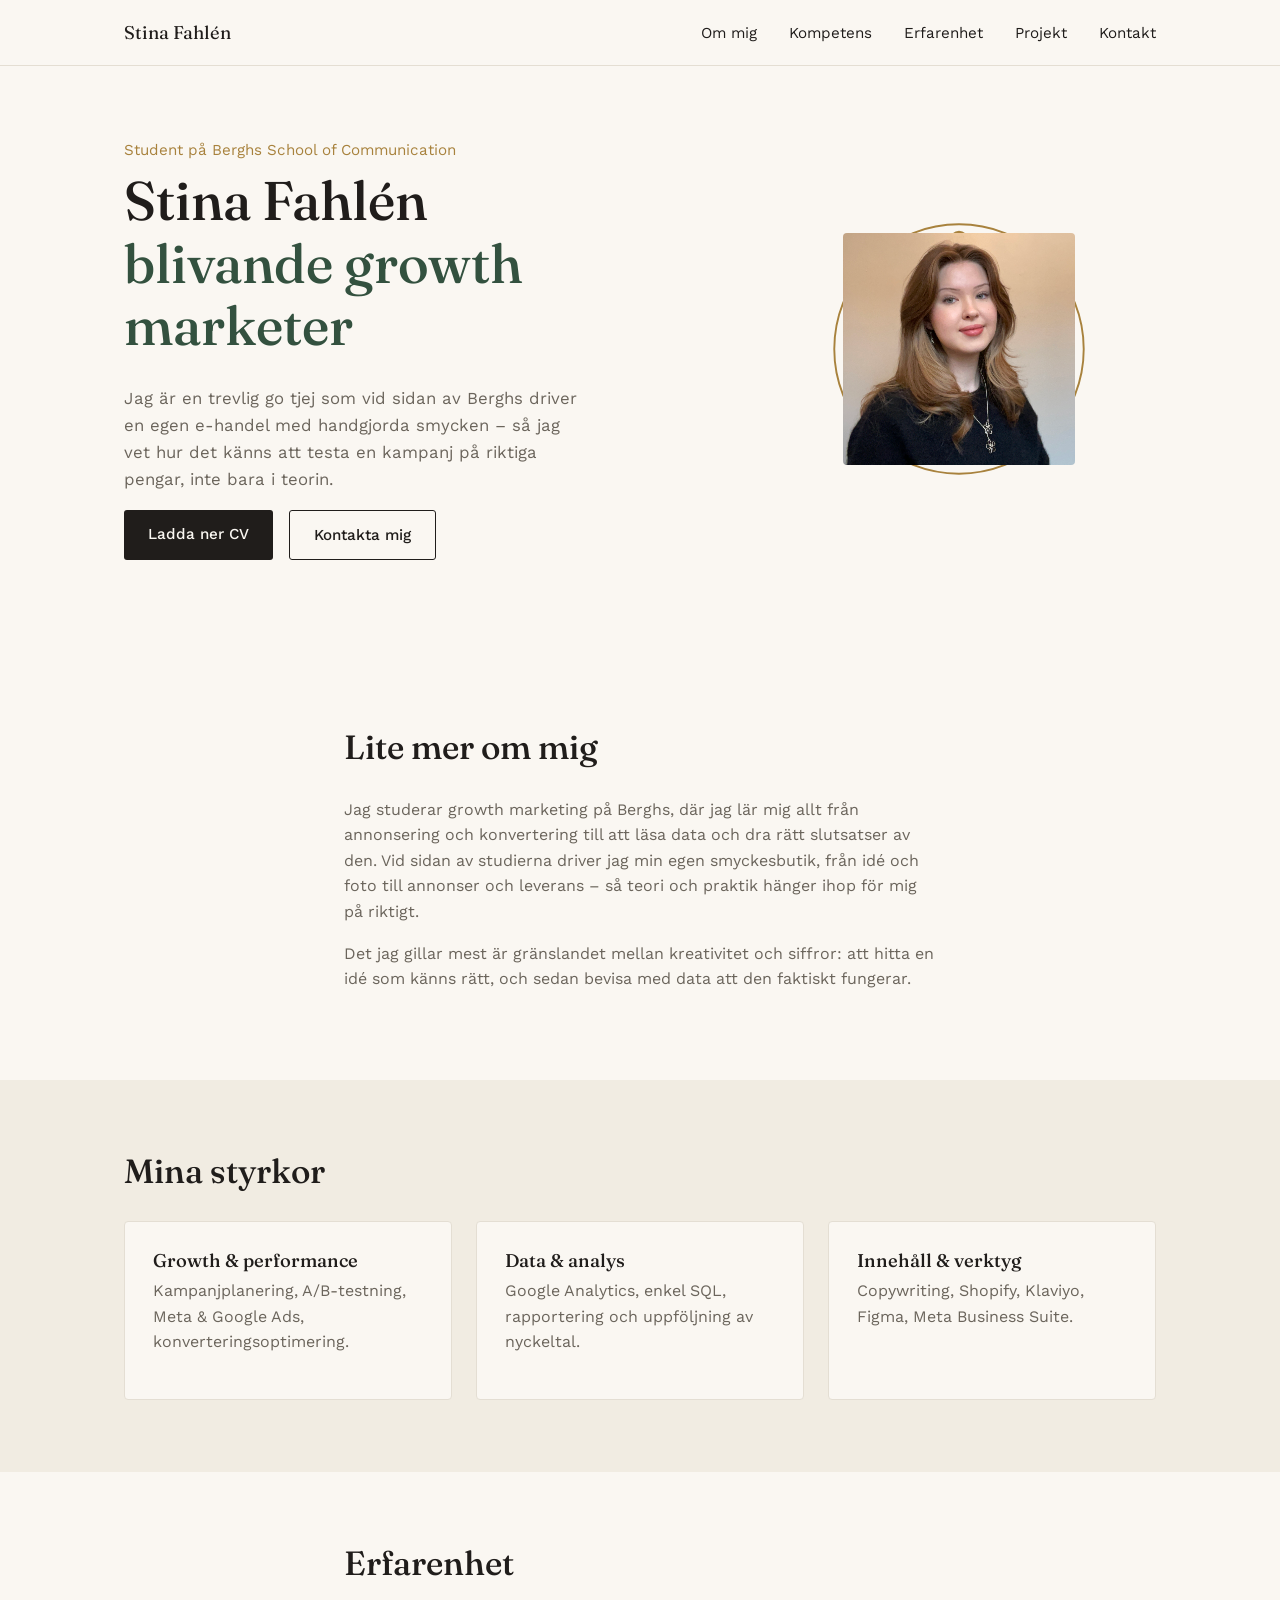
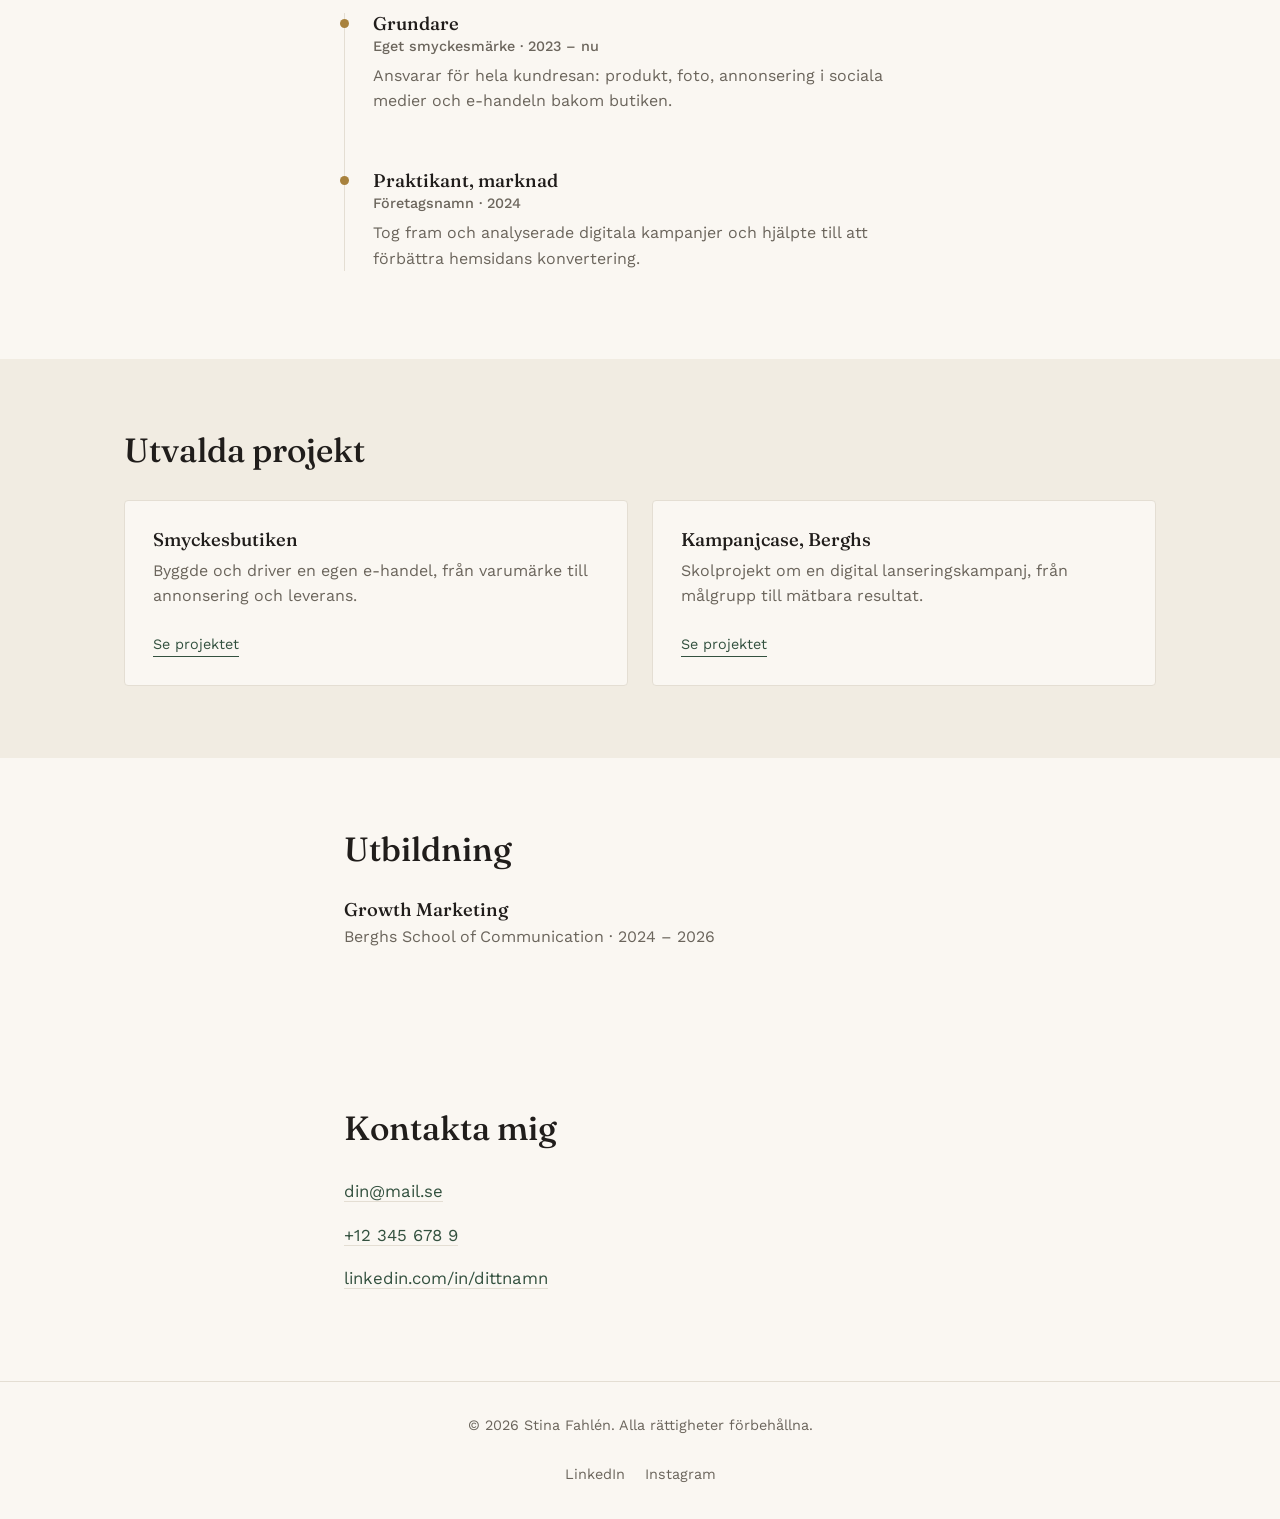
==== index.html @ bcf7033e "uppdaterar sidan" ====
<!doctype html>
<html lang="sv">
  <head>
    <!-- Google Tag Manager -->
    <script>
      (function (w, d, s, l, i) {
        w[l] = w[l] || [];
        w[l].push({ "gtm.start": new Date().getTime(), event: "gtm.js" });
        var f = d.getElementsByTagName(s)[0],
          j = d.createElement(s),
          dl = l != "dataLayer" ? "&l=" + l : "";
        j.async = true;
        j.src = "https://www.googletagmanager.com/gtm.js?id=" + i + dl;
        f.parentNode.insertBefore(j, f);
      })(window, document, "script", "dataLayer", "GTM-NWSLXTLX");
    </script>
    <!-- End Google Tag Manager -->
    <meta charset="UTF-8" />
    <meta name="viewport" content="width=device-width, initial-scale=1.0" />
    <title>Stina Fahlén | Growth marketer</title>
    <link rel="preconnect" href="https://fonts.googleapis.com" />
    <link rel="preconnect" href="https://fonts.gstatic.com" crossorigin />
    <link
      href="https://fonts.googleapis.com/css2?family=Fraunces:opsz,wght@9..144,400;9..144,500;9..144,600&family=Work+Sans:wght@400;500;600&display=swap"
      rel="stylesheet"
    />
    <link rel="stylesheet" href="style.css" />
  </head>

  <body>
    <!-- Google Tag Manager (noscript) -->
    <noscript
      ><iframe
        src="https://www.googletagmanager.com/ns.html?id=GTM-NWSLXTLX"
        height="0"
        width="0"
        style="display: none; visibility: hidden"
      ></iframe
    ></noscript>
    <!-- End Google Tag Manager (noscript) -->

    <!-- Header -->
    <header class="site-header">
      <nav class="navbar">
        <a href="#top" class="logo">Stina Fahlén</a>

        <button
          class="nav-toggle"
          id="navToggle"
          aria-expanded="false"
          aria-controls="navLinks"
          aria-label="Öppna meny"
        >
          <span></span>
          <span></span>
          <span></span>
        </button>

        <ul class="nav-links" id="navLinks">
          <li><a href="#about">Om mig</a></li>
          <li><a href="#skills">Kompetens</a></li>
          <li><a href="#experience">Erfarenhet</a></li>
          <li><a href="#projects">Projekt</a></li>
          <li><a href="#contact">Kontakt</a></li>
        </ul>
      </nav>
    </header>

    <!-- Hero Section -->
    <section id="top" class="hero">
      <div class="hero-content">
        <p class="hero-kicker">Student på Berghs School of Communication</p>
        <h1>
          Stina Fahlén<br />
          <span>blivande growth marketer</span>
        </h1>

        <p class="hero-text">
          Jag är en trevlig go tjej som vid sidan av Berghs driver en egen
          e-handel med handgjorda smycken – så jag vet hur det känns att testa
          en kampanj på riktiga pengar, inte bara i teorin.
        </p>

        <div class="hero-buttons">
          <a href="#" class="btn">Ladda ner CV</a>
          <a href="#contact" class="btn-outline">Kontakta mig</a>
        </div>
      </div>

      <div class="profile-image">
        <svg
          class="hero-motif"
          viewBox="0 0 220 220"
          aria-hidden="true"
          focusable="false"
        >
          <circle
            cx="110"
            cy="110"
            r="98"
            fill="none"
            stroke="var(--brass)"
            stroke-width="1.5"
          />
          <circle cx="110" cy="24" r="7" fill="var(--brass)" />
          <circle cx="196" cy="110" r="5" fill="var(--forest)" />
          <circle cx="30" cy="150" r="4" fill="var(--brass)" />
        </svg>
        <img src="min-bild.jpg" alt="Porträtt av Stina Fahlén" />
      </div>
    </section>

    <!-- About Section -->
    <section id="about" class="section">
      <div class="section-inner narrow">
        <h2>Lite mer om mig</h2>
        <p>
          Jag studerar growth marketing på Berghs, där jag lär mig allt från
          annonsering och konvertering till att läsa data och dra rätt
          slutsatser av den. Vid sidan av studierna driver jag min egen
          smyckesbutik, från idé och foto till annonser och leverans – så teori
          och praktik hänger ihop för mig på riktigt.
        </p>
        <p>
          Det jag gillar mest är gränslandet mellan kreativitet och siffror: att
          hitta en idé som känns rätt, och sedan bevisa med data att den
          faktiskt fungerar.
        </p>
      </div>
    </section>

    <!-- Skills Section -->
    <section id="skills" class="section alt">
      <div class="section-inner">
        <h2>Mina styrkor</h2>

        <div class="cards">
          <div class="card">
            <h3>Growth &amp; performance</h3>
            <p>
              Kampanjplanering, A/B-testning, Meta &amp; Google Ads,
              konverteringsoptimering.
            </p>
          </div>

          <div class="card">
            <h3>Data &amp; analys</h3>
            <p>
              Google Analytics, enkel SQL, rapportering och uppföljning av
              nyckeltal.
            </p>
          </div>

          <div class="card">
            <h3>Innehåll &amp; verktyg</h3>
            <p>Copywriting, Shopify, Klaviyo, Figma, Meta Business Suite.</p>
          </div>
        </div>
      </div>
    </section>

    <!-- Experience Section -->
    <section id="experience" class="section">
      <div class="section-inner narrow">
        <h2>Erfarenhet</h2>

        <div class="timeline">
          <div class="timeline-item">
            <span class="timeline-dot" aria-hidden="true"></span>
            <h3>Grundare</h3>
            <h4>Eget smyckesmärke &middot; 2023 – nu</h4>
            <p>
              Ansvarar för hela kundresan: produkt, foto, annonsering i sociala
              medier och e-handeln bakom butiken.
            </p>
          </div>

          <div class="timeline-item">
            <span class="timeline-dot" aria-hidden="true"></span>
            <h3>Praktikant, marknad</h3>
            <h4>Företagsnamn &middot; 2024</h4>
            <p>
              Tog fram och analyserade digitala kampanjer och hjälpte till att
              förbättra hemsidans konvertering.
            </p>
          </div>
        </div>
      </div>
    </section>

    <!-- Projects -->
    <section id="projects" class="section alt">
      <div class="section-inner">
        <h2>Utvalda projekt</h2>

        <div class="cards">
          <div class="card">
            <h3>Smyckesbutiken</h3>
            <p>
              Byggde och driver en egen e-handel, från varumärke till
              annonsering och leverans.
            </p>
            <a href="#">Se projektet</a>
          </div>

          <div class="card">
            <h3>Kampanjcase, Berghs</h3>
            <p>
              Skolprojekt om en digital lanseringskampanj, från målgrupp till
              mätbara resultat.
            </p>
            <a href="#">Se projektet</a>
          </div>
        </div>
      </div>
    </section>

    <!-- Education -->
    <section class="section">
      <div class="section-inner narrow">
        <h2>Utbildning</h2>

        <div class="education">
          <h3>Growth Marketing</h3>
          <p>Berghs School of Communication &middot; 2024 – 2026</p>
        </div>
      </div>
    </section>

    <!-- Contact -->
    <section id="contact" class="section contact">
      <div class="section-inner narrow">
        <h2>Kontakta mig</h2>
        <p><a href="mailto:din@mail.se">din@mail.se</a></p>
        <p><a href="tel:+123456789">+12 345 678 9</a></p>
        <p>
          <a
            href="https://linkedin.com/in/dittnamn"
            target="_blank"
            rel="noopener"
            >linkedin.com/in/dittnamn</a
          >
        </p>
      </div>
    </section>

    <!-- Footer -->
    <footer>
      <p>&copy; 2026 Stina Fahlén. Alla rättigheter förbehållna.</p>

      <div class="footer-links">
        <a href="#">LinkedIn</a>
        <a href="#">Instagram</a>
      </div>
    </footer>

    <script>
      const navToggle = document.getElementById("navToggle");
      const navLinks = document.getElementById("navLinks");

      navToggle.addEventListener("click", () => {
        const isOpen = navLinks.classList.toggle("is-open");
        navToggle.classList.toggle("is-open", isOpen);
        navToggle.setAttribute("aria-expanded", isOpen ? "true" : "false");
      });

      navLinks.querySelectorAll("a").forEach((link) => {
        link.addEventListener("click", () => {
          navLinks.classList.remove("is-open");
          navToggle.classList.remove("is-open");
          navToggle.setAttribute("aria-expanded", "false");
        });
      });
    </script>
  </body>
</html>
---- style.css ----
/* ---------- Tokens ---------- */
html, body {
  overflow-x: hidden;
}
:root {
  --ink: #201d1b;
  --paper: #faf7f2;
  --paper-alt: #f1ece2;
  --muted: #6b655c;
  --line: #e4ded3;
  --brass: #a8823d;
  --brass-light: #c9a467;
  --forest: #33513f;

  --font-display: "Fraunces", Georgia, serif;
  --font-body: "Work Sans", -apple-system, BlinkMacSystemFont, sans-serif;

  --max-width: 1080px;
}

* {
  box-sizing: border-box;
}

html {
  scroll-behavior: smooth;
}

body {
  margin: 0;
  font-family: var(--font-body);
  color: var(--ink);
  background: var(--paper);
  line-height: 1.6;
  -webkit-font-smoothing: antialiased;
}

h1,
h2,
h3,
h4 {
  font-family: var(--font-display);
  font-weight: 500;
  line-height: 1.15;
  margin: 0 0 0.5em;
}

p {
  margin: 0 0 1em;
  color: var(--muted);
}

a {
  color: var(--forest);
}

a:focus-visible,
button:focus-visible {
  outline: 2px solid var(--brass);
  outline-offset: 3px;
}

img {
  max-width: 100%;
  display: block;
}

.section-inner {
  max-width: var(--max-width);
  margin: 0 auto;
  padding: 0 24px;
}

.section-inner.narrow {
  max-width: 640px;
}

/* ---------- Header / Nav ---------- */
.site-header {
  position: sticky;
  top: 0;
  z-index: 50;
  background: rgba(250, 247, 242, 0.92);
  backdrop-filter: blur(6px);
  border-bottom: 1px solid var(--line);
}

.navbar {
  max-width: var(--max-width);
  margin: 0 auto;
  padding: 18px 24px;
  display: flex;
  align-items: center;
  justify-content: space-between;
}

.logo {
  font-family: var(--font-display);
  font-size: 1.15rem;
  color: var(--ink);
  text-decoration: none;
}

.nav-links {
  list-style: none;
  display: flex;
  gap: 32px;
  margin: 0;
  padding: 0;
}

.nav-links a {
  color: var(--ink);
  text-decoration: none;
  font-size: 0.95rem;
}

.nav-links a:hover {
  color: var(--brass);
}

.nav-toggle {
  display: none;
  flex-direction: column;
  justify-content: center;
  gap: 5px;
  width: 32px;
  height: 32px;
  background: none;
  border: none;
  cursor: pointer;
  padding: 0;
}

.nav-toggle span {
  display: block;
  height: 2px;
  width: 100%;
  background: var(--ink);
  transition: transform 0.2s ease, opacity 0.2s ease;
}

.nav-toggle.is-open span:nth-child(1) {
  transform: translateY(7px) rotate(45deg);
}

.nav-toggle.is-open span:nth-child(2) {
  opacity: 0;
}

.nav-toggle.is-open span:nth-child(3) {
  transform: translateY(-7px) rotate(-45deg);
}

/* ---------- Hero ---------- */
.hero {
  max-width: var(--max-width);
  margin: 0 auto;
  padding: 72px 24px 96px;
  display: grid;
  grid-template-columns: 1.2fr 0.8fr;
  gap: 48px;
  align-items: center;
}

.hero-kicker {
  color: var(--brass);
  font-size: 0.95rem;
  margin-bottom: 0.5em;
}

.hero h1 {
  font-size: clamp(2.2rem, 5vw, 3.4rem);
  color: var(--ink);
}

.hero h1 span {
  color: var(--forest);
}

.hero-text {
  max-width: 46ch;
  font-size: 1.05rem;
}

.hero-buttons {
  display: flex;
  gap: 16px;
  flex-wrap: wrap;
  margin-top: 8px;
}

.btn,
.btn-outline {
  display: inline-block;
  padding: 12px 24px;
  border-radius: 3px;
  text-decoration: none;
  font-size: 0.95rem;
  font-weight: 500;
  transition: background 0.2s ease, color 0.2s ease, border-color 0.2s ease;
}

.btn {
  background: var(--ink);
  color: var(--paper);
}

.btn:hover {
  background: var(--forest);
}

.btn-outline {
  border: 1px solid var(--ink);
  color: var(--ink);
}

.btn-outline:hover {
  border-color: var(--brass);
  color: var(--brass);
}
.profile-image {
  position: relative;
  justify-self: center;
  width: 100%;
  max-width: 280px;
  padding: 24px;
}

.profile-image img {
  border-radius: 4px;
  position: relative;
  z-index: 1;
  width: 100%;
}

.hero-motif {
  position: absolute;
  inset: 0;
  width: 100%;
  height: 100%;
  z-index: 0;
}

/* ---------- Sections ---------- */
.section {
  padding: 72px 0;
}

.section.alt {
  background: var(--paper-alt);
}

.section h2 {
  font-size: clamp(1.6rem, 3vw, 2.1rem);
  margin-bottom: 0.9em;
}

/* ---------- Cards ---------- */
.cards {
  display: grid;
  grid-template-columns: repeat(3, 1fr);
  gap: 24px;
}

.card {
  background: var(--paper);
  border: 1px solid var(--line);
  border-radius: 4px;
  padding: 28px;
}

.section.alt .card {
  background: var(--paper);
}

.card h3 {
  font-size: 1.15rem;
  margin-bottom: 0.4em;
}

.card a {
  display: inline-block;
  margin-top: 8px;
  font-size: 0.9rem;
  text-decoration: none;
  border-bottom: 1px solid var(--forest);
}

#projects .cards {
  grid-template-columns: repeat(2, 1fr);
}

/* ---------- Timeline ---------- */
.timeline {
  position: relative;
  padding-left: 28px;
  border-left: 1px solid var(--line);
}

.timeline-item {
  position: relative;
  padding-bottom: 40px;
}

.timeline-item:last-child {
  padding-bottom: 0;
}

.timeline-dot {
  position: absolute;
  left: -33px;
  top: 6px;
  width: 9px;
  height: 9px;
  border-radius: 50%;
  background: var(--brass);
}

.timeline-item h3 {
  font-size: 1.15rem;
  margin-bottom: 0.2em;
}

.timeline-item h4 {
  font-family: var(--font-body);
  font-weight: 500;
  color: var(--muted);
  font-size: 0.9rem;
  margin-bottom: 0.6em;
}

/* ---------- Education ---------- */
.education h3 {
  font-size: 1.15rem;
  margin-bottom: 0.2em;
}

/* ---------- Contact ---------- */
.contact p {
  font-size: 1.05rem;
}

.contact a {
  text-decoration: none;
  border-bottom: 1px solid var(--line);
}

.contact a:hover {
  border-color: var(--brass);
  color: var(--brass);
}

/* ---------- Footer ---------- */
footer {
  border-top: 1px solid var(--line);
  padding: 32px 24px;
  display: flex;
  flex-direction: column;
  gap: 12px;
  align-items: center;
  text-align: center;
  color: var(--muted);
  font-size: 0.9rem;
}

.footer-links {
  display: flex;
  gap: 20px;
}

.footer-links a {
  color: var(--muted);
  text-decoration: none;
}

.footer-links a:hover {
  color: var(--brass);
}

/* ---------- Responsive ---------- */
@media (max-width: 860px) {
  .cards {
    grid-template-columns: repeat(2, 1fr);
  }
}

@media (max-width: 720px) {
  .navbar {
    padding: 16px 20px;
  }

  .nav-toggle {
    display: flex;
  }

  .nav-links {
    position: absolute;
    top: 100%;
    left: 0;
    right: 0;
    background: var(--paper);
    border-bottom: 1px solid var(--line);
    flex-direction: column;
    gap: 0;
    max-height: 0;
    overflow: hidden;
    transition: max-height 0.25s ease;
  }

  .nav-links.is-open {
    max-height: 320px;
  }

  .nav-links li {
    border-top: 1px solid var(--line);
  }

  .nav-links a {
    display: block;
    padding: 16px 20px;
  }

  .hero {
    grid-template-columns: 1fr;
    padding-top: 40px;
    text-align: left;
  }

  .profile-image {
    order: -1;
    max-width: 200px;
    justify-self: start;
  }

  .cards {
    grid-template-columns: 1fr;
  }

  #projects .cards {
    grid-template-columns: 1fr;
  }
}

@media (max-width: 480px) {
  .section {
    padding: 56px 0;
  }

  .hero {
    padding-bottom: 64px;
  }
}
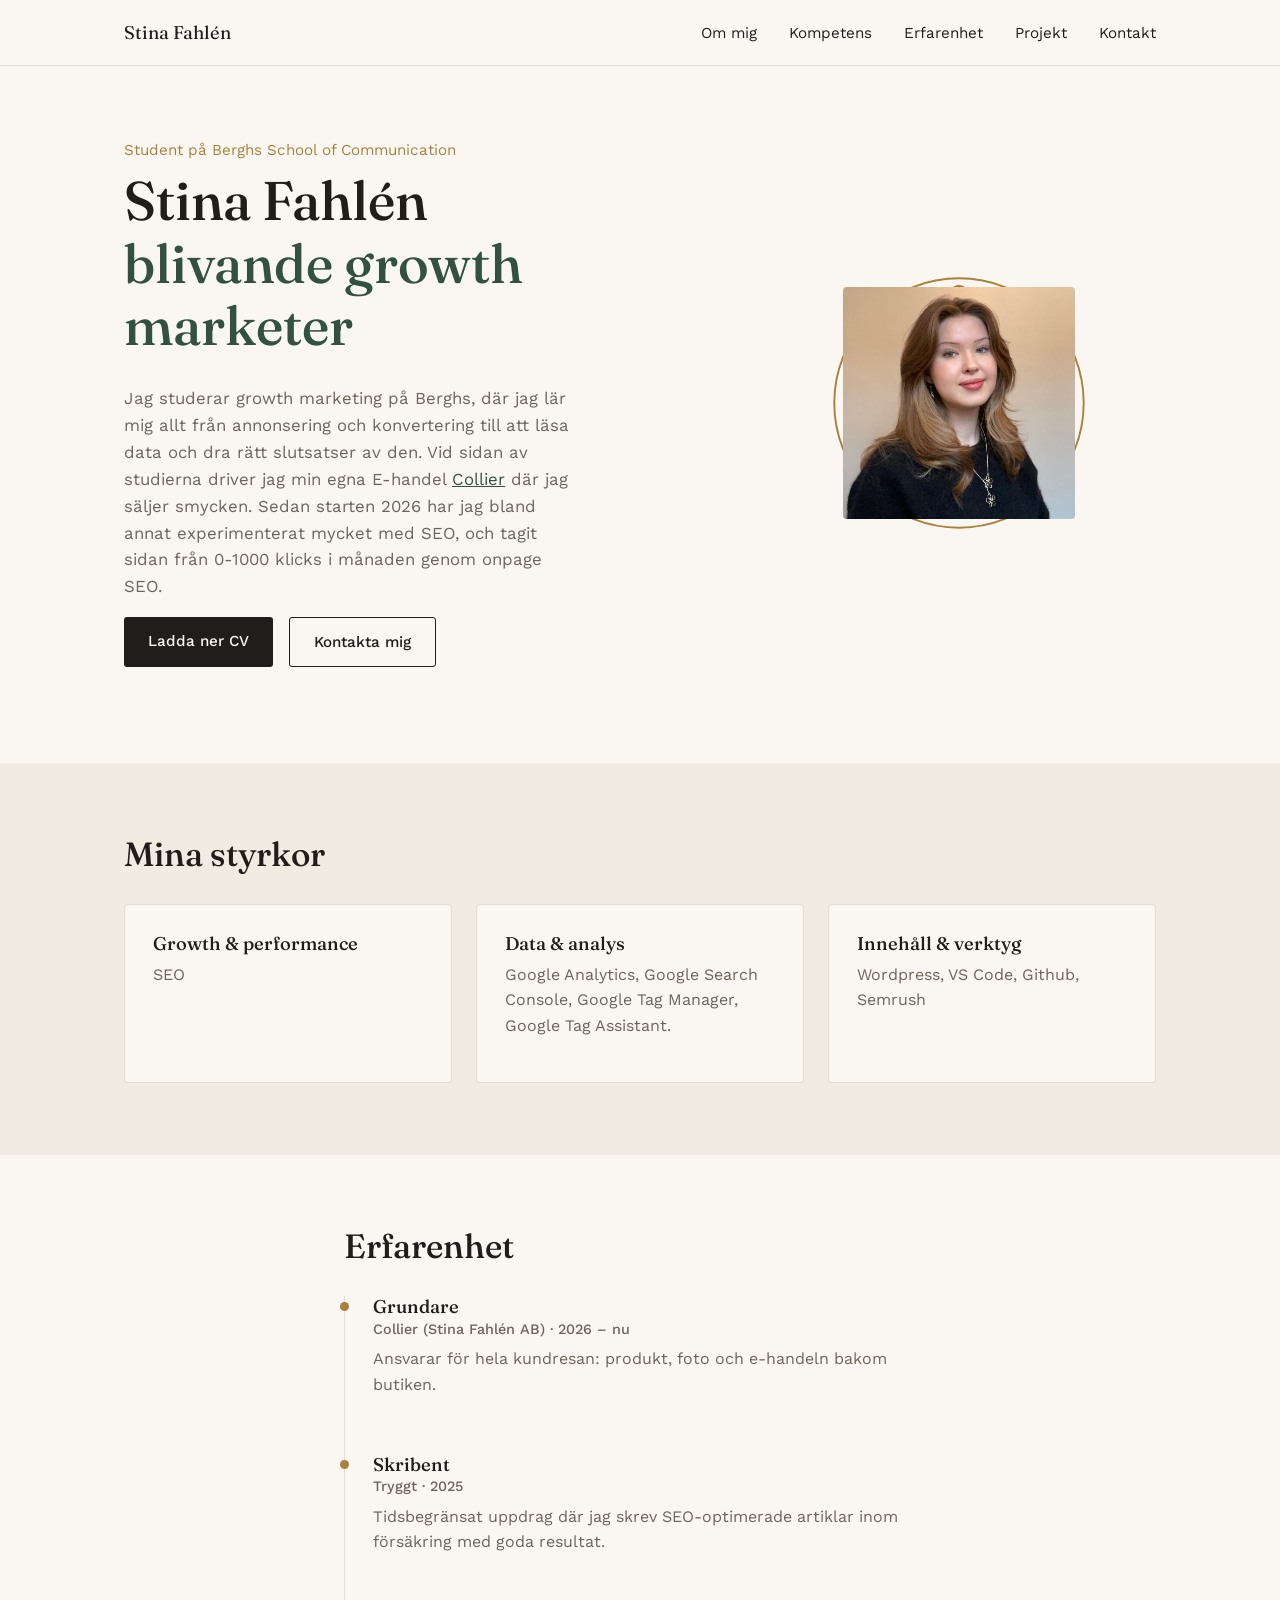
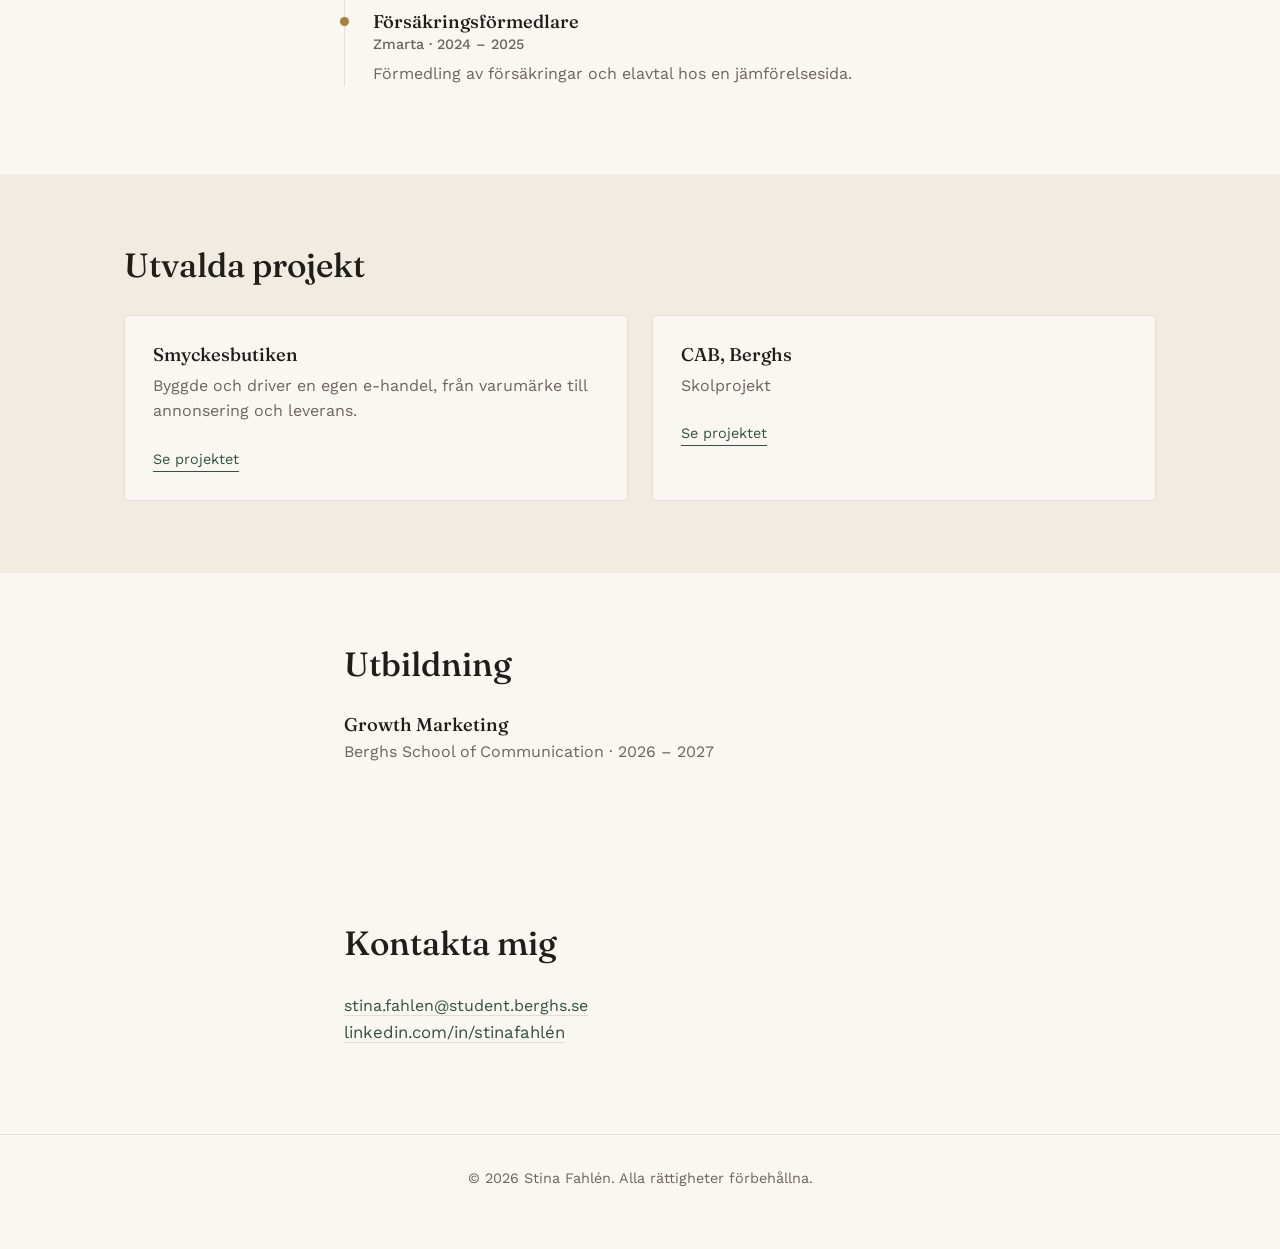
==== commit fd80c78a: "uppdaterar sidan" ====
--- a/index.html
+++ b/index.html
@@ -76,9 +76,12 @@
         </h1>
 
         <p class="hero-text">
-          Jag är en trevlig go tjej som vid sidan av Berghs driver en egen
-          e-handel med handgjorda smycken – så jag vet hur det känns att testa
-          en kampanj på riktiga pengar, inte bara i teorin.
+          Jag studerar growth marketing på Berghs, där jag lär mig allt från
+          annonsering och konvertering till att läsa data och dra rätt
+          slutsatser av den. Vid sidan av studierna driver jag min egna E-handel
+          <a href="https://collier.se/">Collier</a> där jag säljer smycken.
+          Sedan starten 2026 har jag bland annat experimenterat mycket med SEO,
+          och tagit sidan från 0-1000 klicks i månaden genom onpage SEO.
         </p>
 
         <div class="hero-buttons">
@@ -110,25 +113,6 @@
       </div>
     </section>
 
-    <!-- About Section -->
-    <section id="about" class="section">
-      <div class="section-inner narrow">
-        <h2>Lite mer om mig</h2>
-        <p>
-          Jag studerar growth marketing på Berghs, där jag lär mig allt från
-          annonsering och konvertering till att läsa data och dra rätt
-          slutsatser av den. Vid sidan av studierna driver jag min egen
-          smyckesbutik, från idé och foto till annonser och leverans – så teori
-          och praktik hänger ihop för mig på riktigt.
-        </p>
-        <p>
-          Det jag gillar mest är gränslandet mellan kreativitet och siffror: att
-          hitta en idé som känns rätt, och sedan bevisa med data att den
-          faktiskt fungerar.
-        </p>
-      </div>
-    </section>
-
     <!-- Skills Section -->
     <section id="skills" class="section alt">
       <div class="section-inner">
@@ -137,23 +121,20 @@
         <div class="cards">
           <div class="card">
             <h3>Growth &amp; performance</h3>
-            <p>
-              Kampanjplanering, A/B-testning, Meta &amp; Google Ads,
-              konverteringsoptimering.
-            </p>
+            <p>SEO</p>
           </div>
 
           <div class="card">
             <h3>Data &amp; analys</h3>
             <p>
-              Google Analytics, enkel SQL, rapportering och uppföljning av
-              nyckeltal.
+              Google Analytics, Google Search Console, Google Tag Manager,
+              Google Tag Assistant.
             </p>
           </div>
 
           <div class="card">
             <h3>Innehåll &amp; verktyg</h3>
-            <p>Copywriting, Shopify, Klaviyo, Figma, Meta Business Suite.</p>
+            <p>Wordpress, VS Code, Github, Semrush</p>
           </div>
         </div>
       </div>
@@ -168,21 +149,28 @@
           <div class="timeline-item">
             <span class="timeline-dot" aria-hidden="true"></span>
             <h3>Grundare</h3>
-            <h4>Eget smyckesmärke &middot; 2023 – nu</h4>
-            <p>
-              Ansvarar för hela kundresan: produkt, foto, annonsering i sociala
-              medier och e-handeln bakom butiken.
+            <h4>Collier (Stina Fahlén AB) &middot; 2026 – nu</h4>
+            <p>
+              Ansvarar för hela kundresan: produkt, foto och e-handeln bakom
+              butiken.
             </p>
           </div>
 
           <div class="timeline-item">
             <span class="timeline-dot" aria-hidden="true"></span>
-            <h3>Praktikant, marknad</h3>
-            <h4>Företagsnamn &middot; 2024</h4>
-            <p>
-              Tog fram och analyserade digitala kampanjer och hjälpte till att
-              förbättra hemsidans konvertering.
-            </p>
+            <h3>Skribent</h3>
+            <h4>Tryggt &middot; 2025</h4>
+            <p>
+              Tidsbegränsat uppdrag där jag skrev SEO-optimerade artiklar inom
+              försäkring med goda resultat.
+            </p>
+          </div>
+
+          <div class="timeline-item">
+            <span class="timeline-dot" aria-hidden="true"></span>
+            <h3>Försäkringsförmedlare</h3>
+            <h4>Zmarta &middot; 2024 – 2025</h4>
+            <p>Förmedling av försäkringar och elavtal hos en jämförelsesida.</p>
           </div>
         </div>
       </div>
@@ -204,11 +192,8 @@
           </div>
 
           <div class="card">
-            <h3>Kampanjcase, Berghs</h3>
-            <p>
-              Skolprojekt om en digital lanseringskampanj, från målgrupp till
-              mätbara resultat.
-            </p>
+            <h3>CAB, Berghs</h3>
+            <p>Skolprojekt</p>
             <a href="#">Se projektet</a>
           </div>
         </div>
@@ -222,7 +207,7 @@
 
         <div class="education">
           <h3>Growth Marketing</h3>
-          <p>Berghs School of Communication &middot; 2024 – 2026</p>
+          <p>Berghs School of Communication &middot; 2026 – 2027</p>
         </div>
       </div>
     </section>
@@ -231,14 +216,15 @@
     <section id="contact" class="section contact">
       <div class="section-inner narrow">
         <h2>Kontakta mig</h2>
-        <p><a href="mailto:din@mail.se">din@mail.se</a></p>
-        <p><a href="tel:+123456789">+12 345 678 9</a></p>
+        <a href="mailto:stina.fahlen@student.berghs.se"
+          >stina.fahlen@student.berghs.se</a
+        >
         <p>
           <a
-            href="https://linkedin.com/in/dittnamn"
+            href="https://www.linkedin.com/in/stina-fahl%C3%A9n-276808272/"
             target="_blank"
             rel="noopener"
-            >linkedin.com/in/dittnamn</a
+            >linkedin.com/in/stinafahlén</a
           >
         </p>
       </div>
@@ -248,10 +234,7 @@
     <footer>
       <p>&copy; 2026 Stina Fahlén. Alla rättigheter förbehållna.</p>
 
-      <div class="footer-links">
-        <a href="#">LinkedIn</a>
-        <a href="#">Instagram</a>
-      </div>
+      <div class="footer-links"></div>
     </footer>
 
     <script>
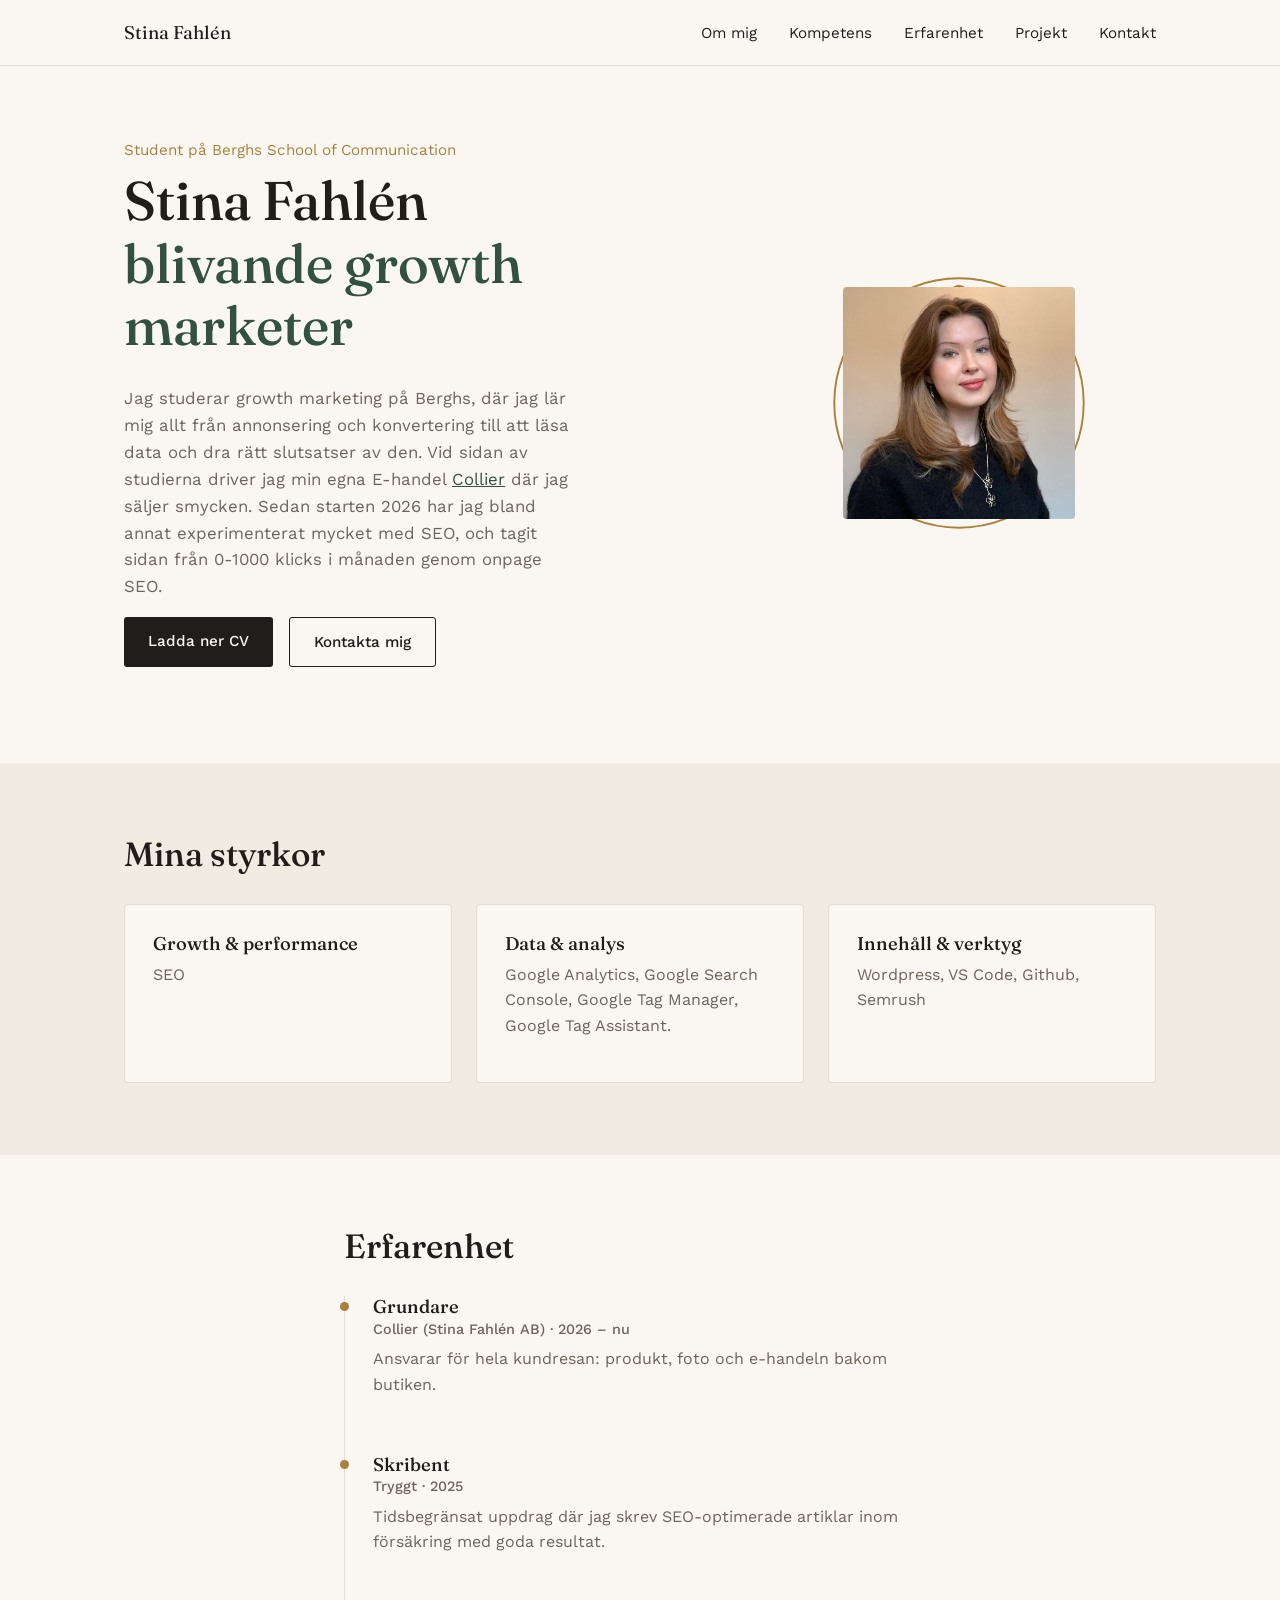
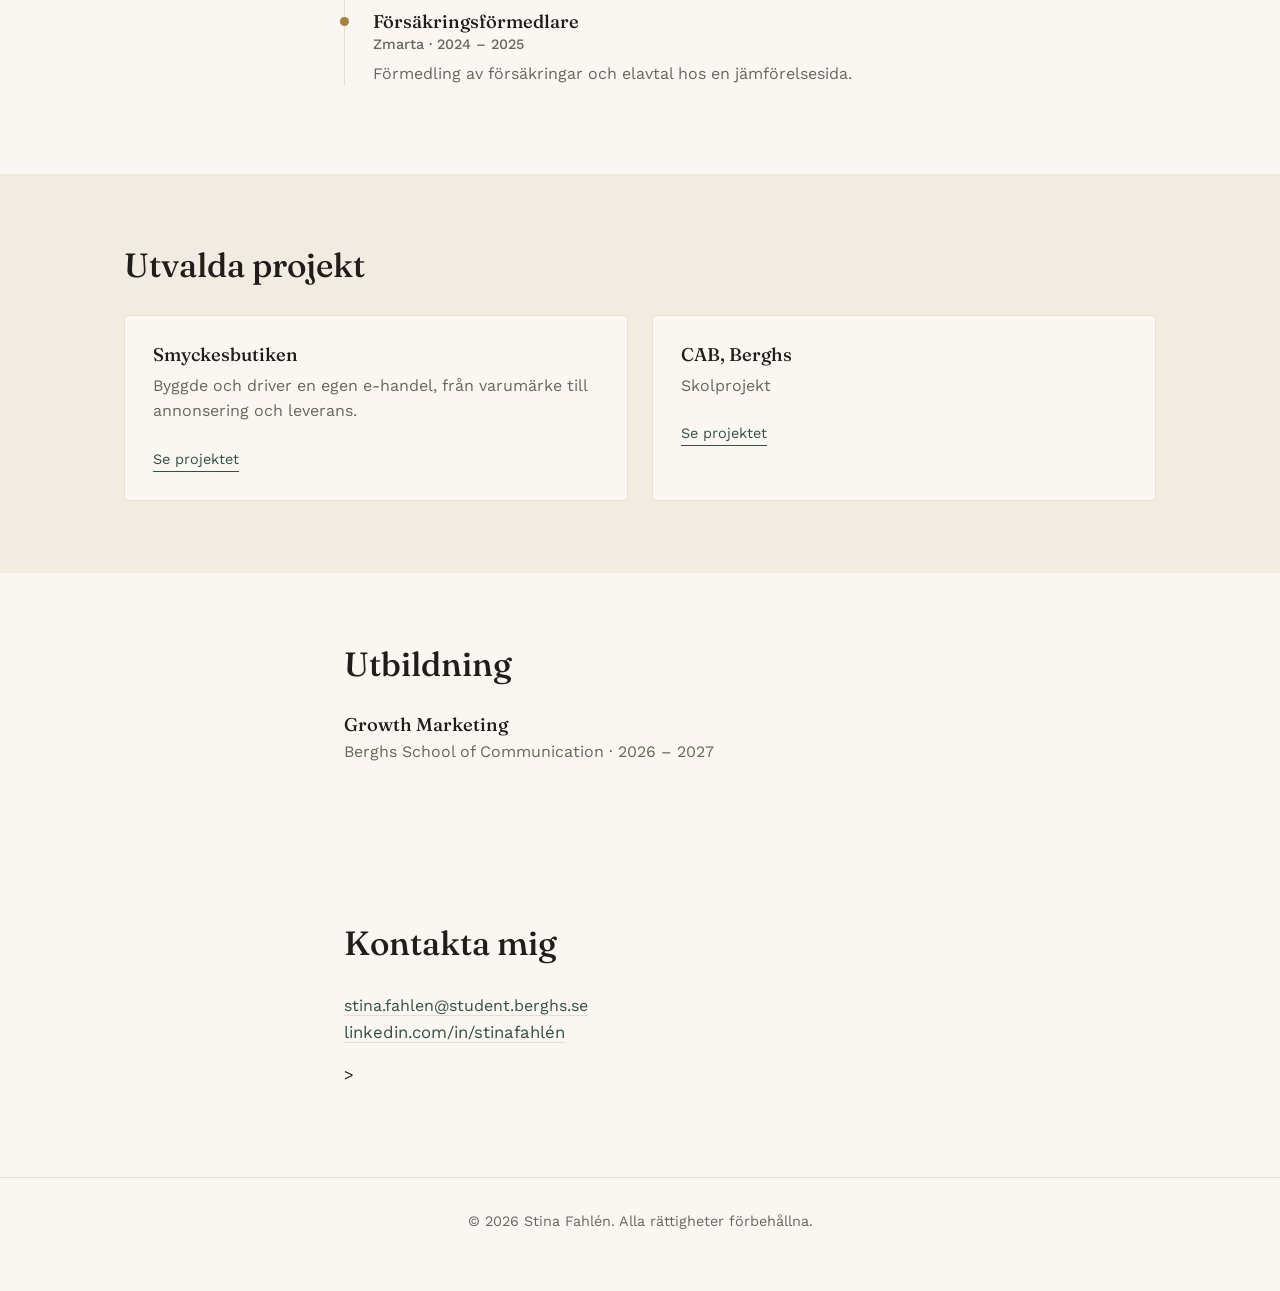
==== commit 92783032: "blablabla" ====
--- a/index.html
+++ b/index.html
@@ -219,12 +219,27 @@
         <a href="mailto:stina.fahlen@student.berghs.se"
           >stina.fahlen@student.berghs.se</a
         >
+        
         <p>
-          <a
-            href="https://www.linkedin.com/in/stina-fahl%C3%A9n-276808272/"
-            target="_blank"
-            rel="noopener"
-            >linkedin.com/in/stinafahlén</a
+  <a
+    href="https://www.linkedin.com/in/stina-fahlén-276808272/"
+    id="linkedin-btn"
+    target="_blank"
+    rel="noopener"
+    >linkedin.com/in/stinafahlén</a
+  >
+</p>
+
+<script>
+  document
+    .getElementById("linkedin-btn")
+    .addEventListener("click", function () {
+      window.dataLayer = window.dataLayer || [];
+      dataLayer.push({
+        event: "linkedin_click",
+      });
+    });
+</script>
           >
         </p>
       </div>
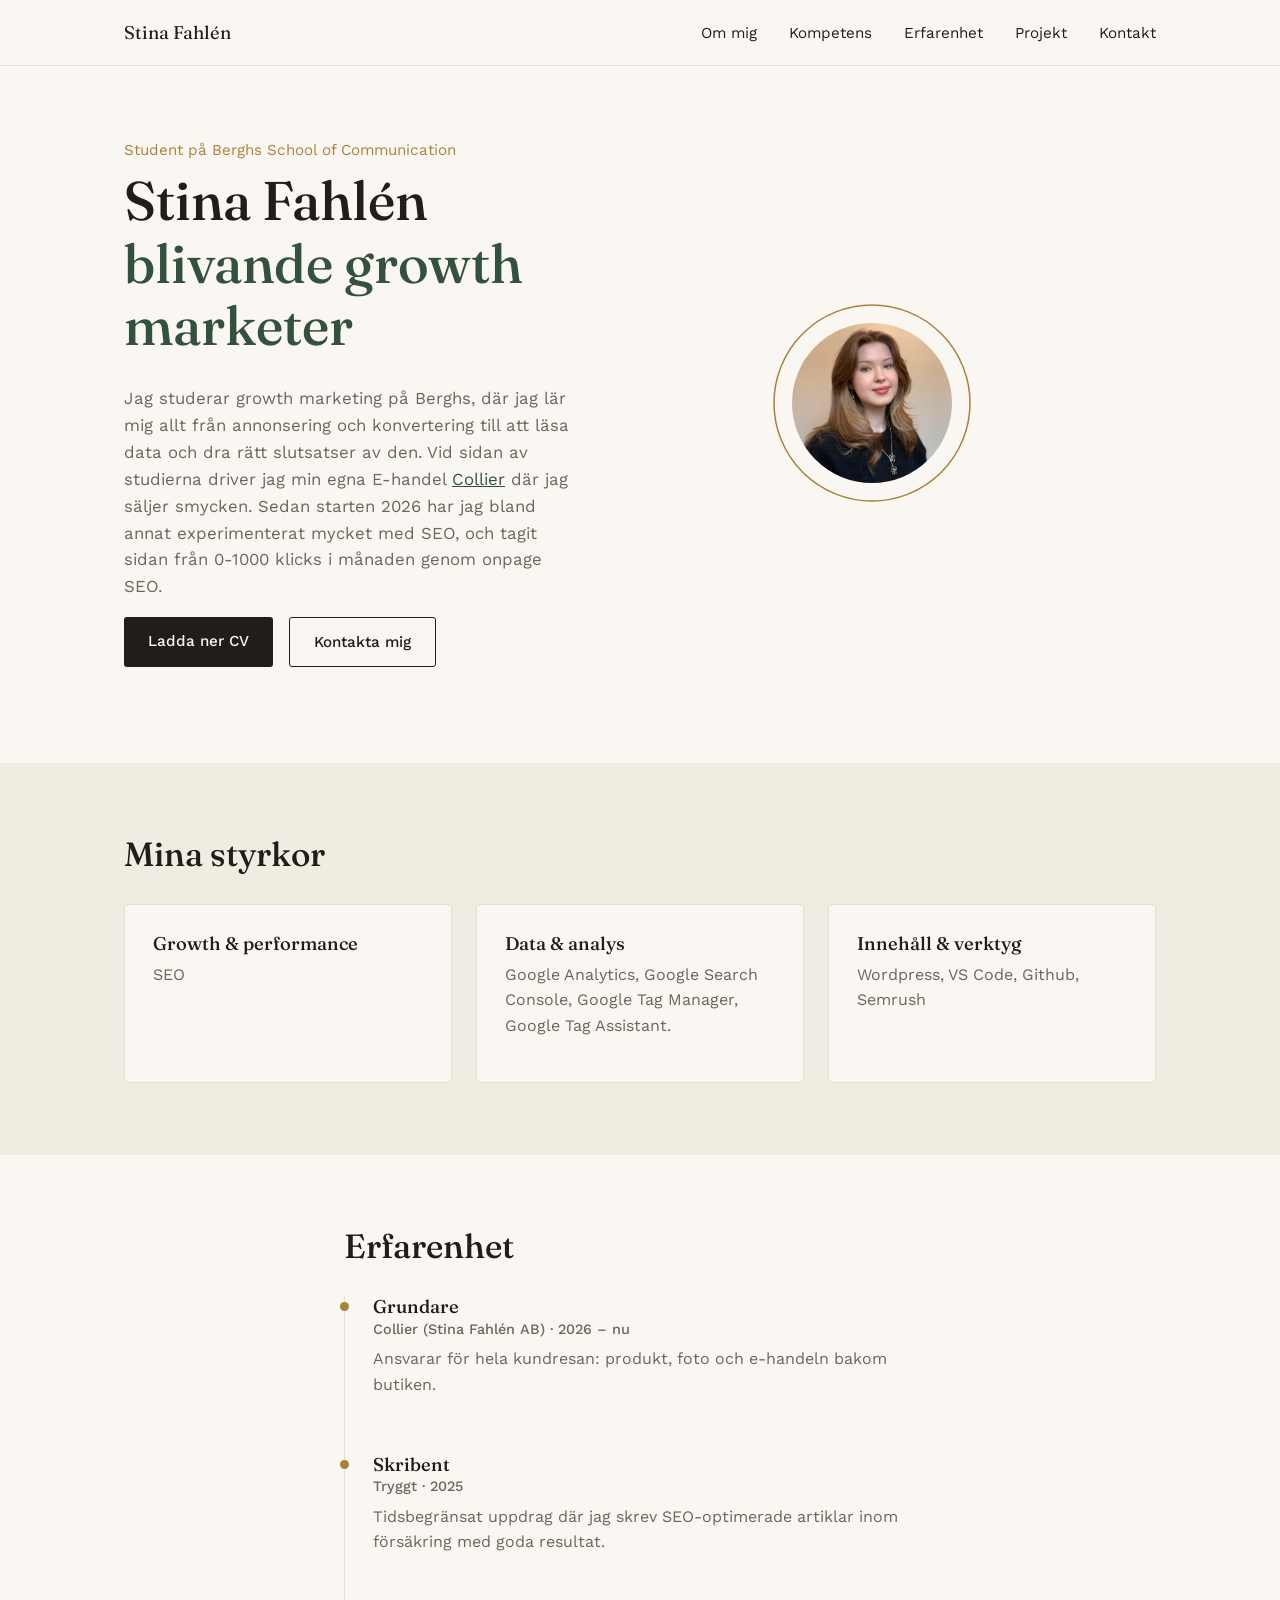
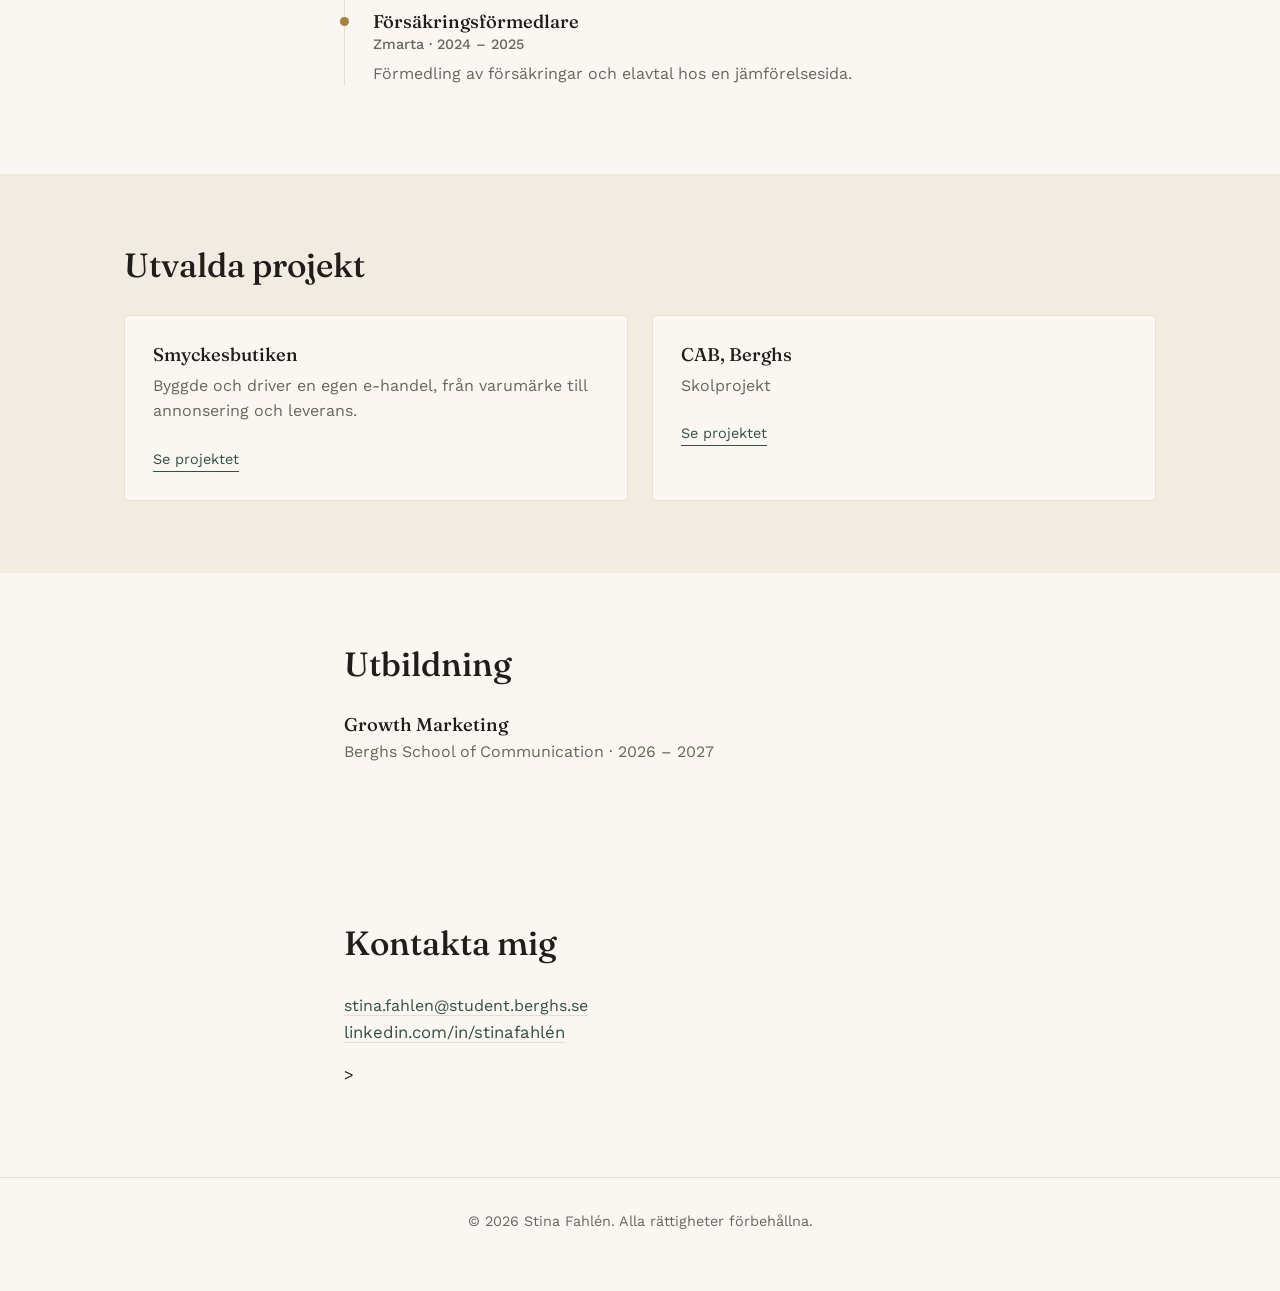
==== commit 10581c1f: "tunnelbanan" ====
--- a/index.html
+++ b/index.html
@@ -79,7 +79,17 @@
           Jag studerar growth marketing på Berghs, där jag lär mig allt från
           annonsering och konvertering till att läsa data och dra rätt
           slutsatser av den. Vid sidan av studierna driver jag min egna E-handel
-          <a href="https://collier.se/">Collier</a> där jag säljer smycken.
+          <a href="https://collier.se/" id="collier-link">Collier</a> <script>
+  document
+    .getElementById("collier-link")
+    .addEventListener("click", function () {
+      window.dataLayer = window.dataLayer || [];
+      dataLayer.push({
+        event: "collier_click",
+      });
+    });
+</script>
+där jag säljer smycken.
           Sedan starten 2026 har jag bland annat experimenterat mycket med SEO,
           och tagit sidan från 0-1000 klicks i månaden genom onpage SEO.
         </p>
@@ -90,27 +100,24 @@
         </div>
       </div>
 
-      <div class="profile-image">
-        <svg
-          class="hero-motif"
-          viewBox="0 0 220 220"
-          aria-hidden="true"
-          focusable="false"
-        >
-          <circle
-            cx="110"
-            cy="110"
-            r="98"
-            fill="none"
-            stroke="var(--brass)"
-            stroke-width="1.5"
-          />
-          <circle cx="110" cy="24" r="7" fill="var(--brass)" />
-          <circle cx="196" cy="110" r="5" fill="var(--forest)" />
-          <circle cx="30" cy="150" r="4" fill="var(--brass)" />
-        </svg>
-        <img src="min-bild.jpg" alt="Porträtt av Stina Fahlén" />
-      </div>
+     <div class="profile-image">
+  <svg
+    class="hero-motif"
+    viewBox="0 0 220 220"
+    aria-hidden="true"
+    focusable="false"
+  >
+    <circle
+      cx="110"
+      cy="110"
+      r="98"
+      fill="none"
+      stroke="var(--brass)"
+      stroke-width="1.5"
+    />
+  </svg>
+  <img src="min-bild.jpg" alt="Porträtt av Stina Fahlén" />
+</div>
     </section>
 
     <!-- Skills Section -->
--- a/style.css
+++ b/style.css
@@ -221,25 +221,27 @@
 }
 .profile-image {
   position: relative;
-  justify-self: center;
-  width: 100%;
-  max-width: 280px;
-  padding: 24px;
+  width: 220px;   /* samma mått som viewBox på SVG:n */
+  height: 220px;
 }
 
 .profile-image img {
-  border-radius: 4px;
-  position: relative;
-  z-index: 1;
-  width: 100%;
+  position: absolute;
+  top: 50%;
+  left: 50%;
+  transform: translate(-50%, -50%);
+  width: 160px;      /* justera storleken efter smak, mindre än SVG:ns 220px så ringen syns runt om */
+  height: 160px;
+  border-radius: 50%;
+  object-fit: cover;  /* gör att bilden beskärs proportionerligt istället för att bli utdragen */
 }
 
 .hero-motif {
   position: absolute;
-  inset: 0;
+  top: 0;
+  left: 0;
   width: 100%;
   height: 100%;
-  z-index: 0;
 }
 
 /* ---------- Sections ---------- */
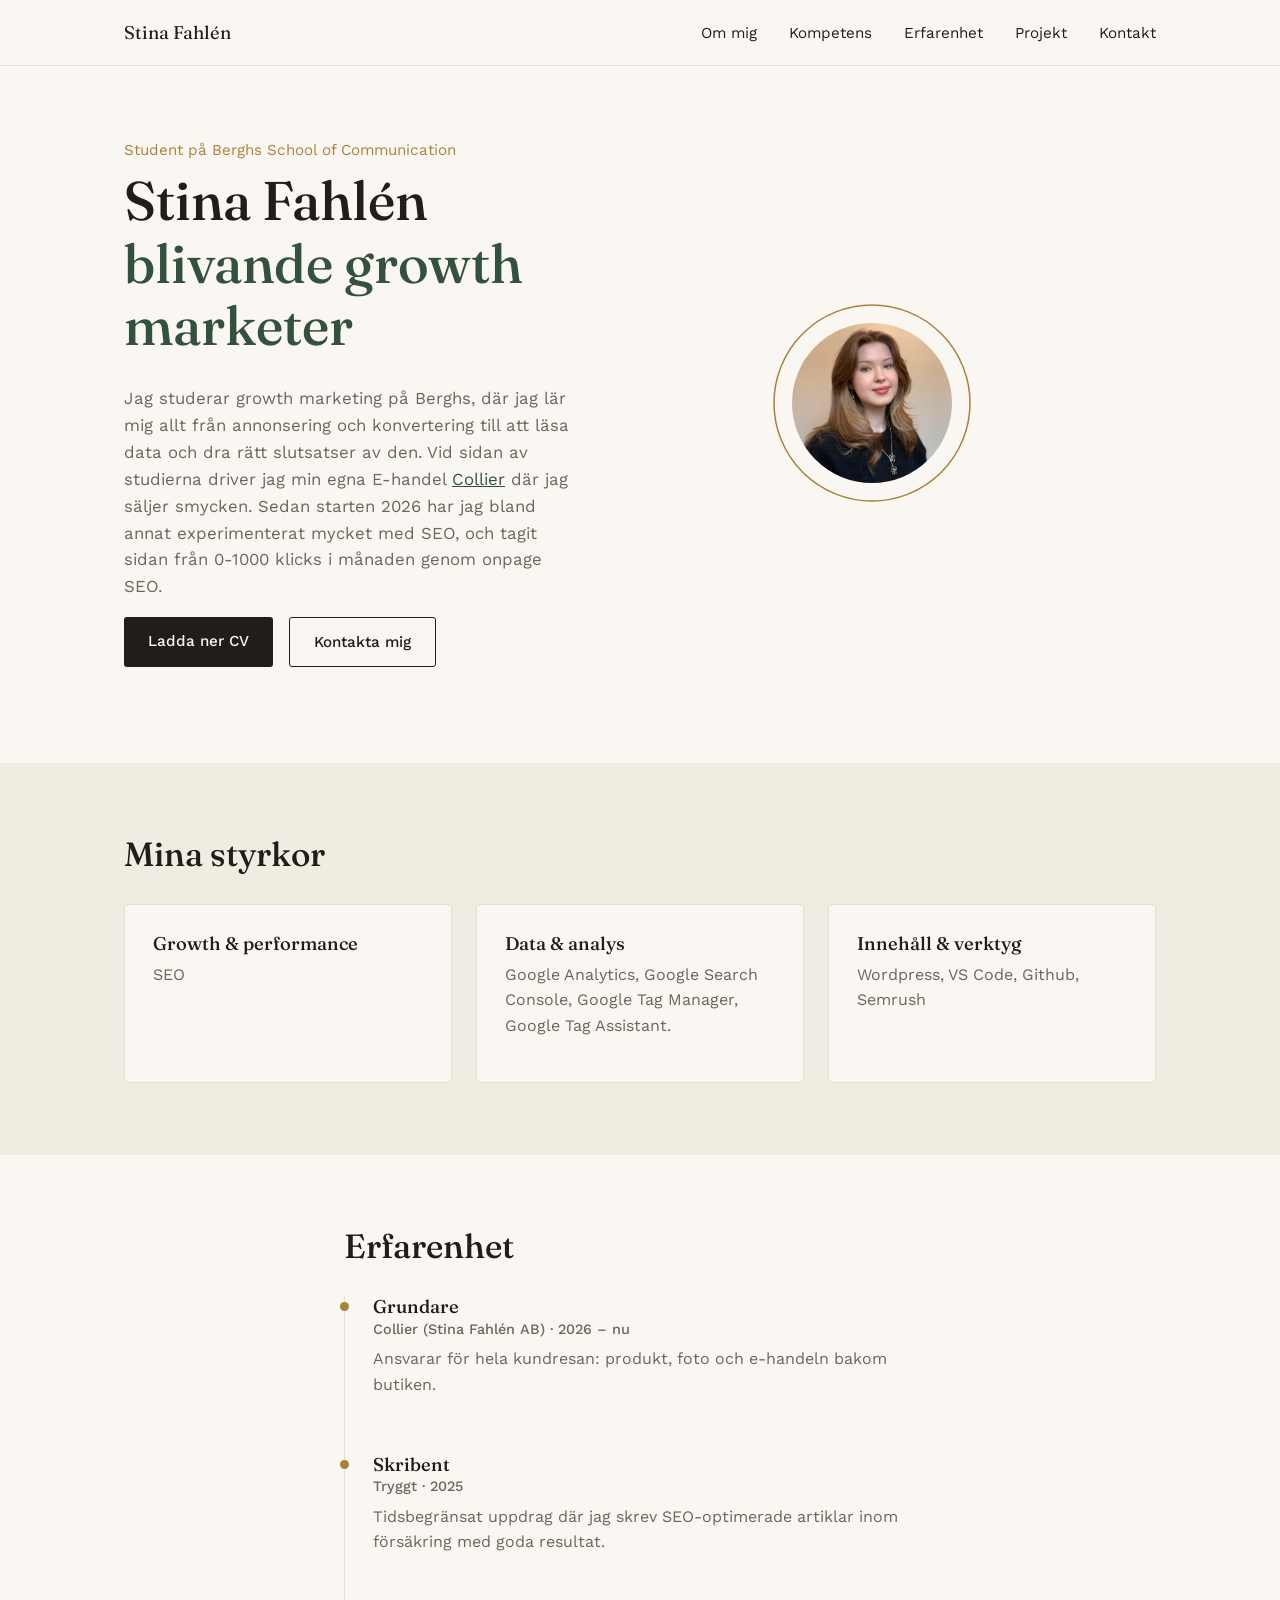
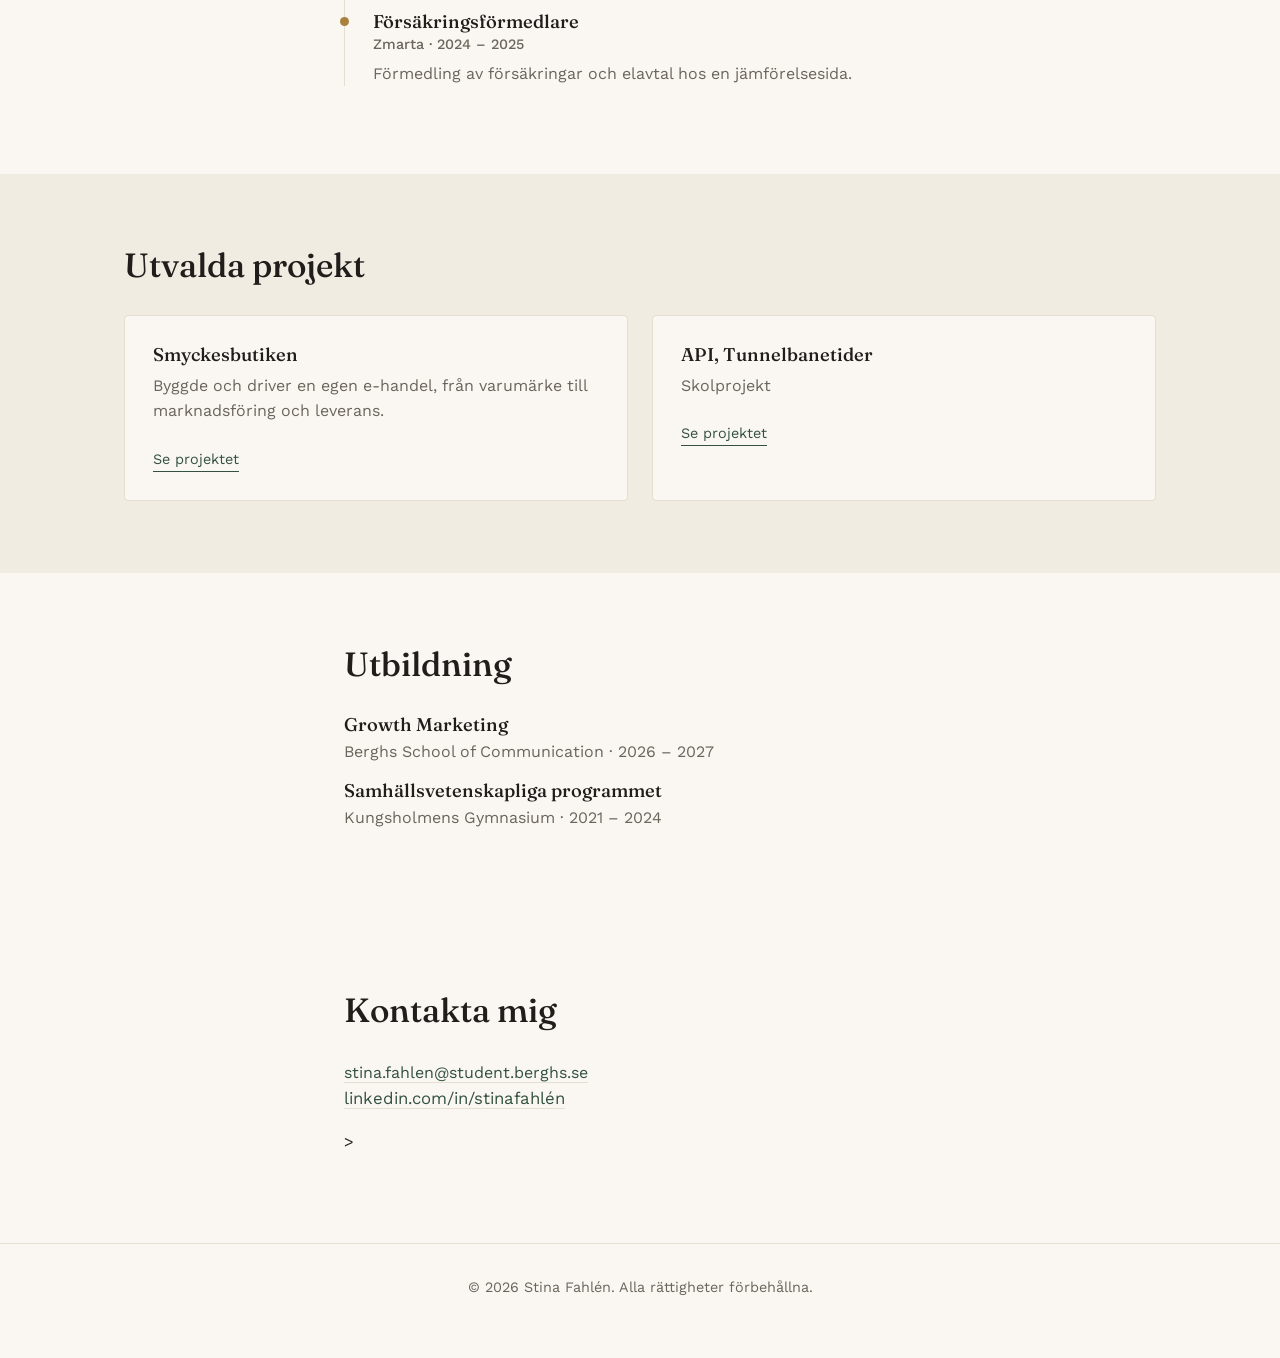
==== commit 0331581a: "ändringar" ====
--- a/index.html
+++ b/index.html
@@ -193,15 +193,15 @@
             <h3>Smyckesbutiken</h3>
             <p>
               Byggde och driver en egen e-handel, från varumärke till
-              annonsering och leverans.
-            </p>
-            <a href="#">Se projektet</a>
-          </div>
-
-          <div class="card">
-            <h3>CAB, Berghs</h3>
+              marknadsföring och leverans.
+            </p>
+            <a href="https://collier.se/">Se projektet</a>
+          </div>
+
+          <div class="card">
+            <h3>API, Tunnelbanetider</h3>
             <p>Skolprojekt</p>
-            <a href="#">Se projektet</a>
+            <a href="https://stinafahlen-creator.github.io/stinafahlen.github.io/tunnelbana-api/tunnelbana-widget.html">Se projektet</a>
           </div>
         </div>
       </div>
@@ -215,6 +215,10 @@
         <div class="education">
           <h3>Growth Marketing</h3>
           <p>Berghs School of Communication &middot; 2026 – 2027</p>
+        </div>
+        <div class="education">
+          <h3>Samhällsvetenskapliga programmet</h3>
+          <p>Kungsholmens Gymnasium &middot; 2021 – 2024</p>
         </div>
       </div>
     </section>
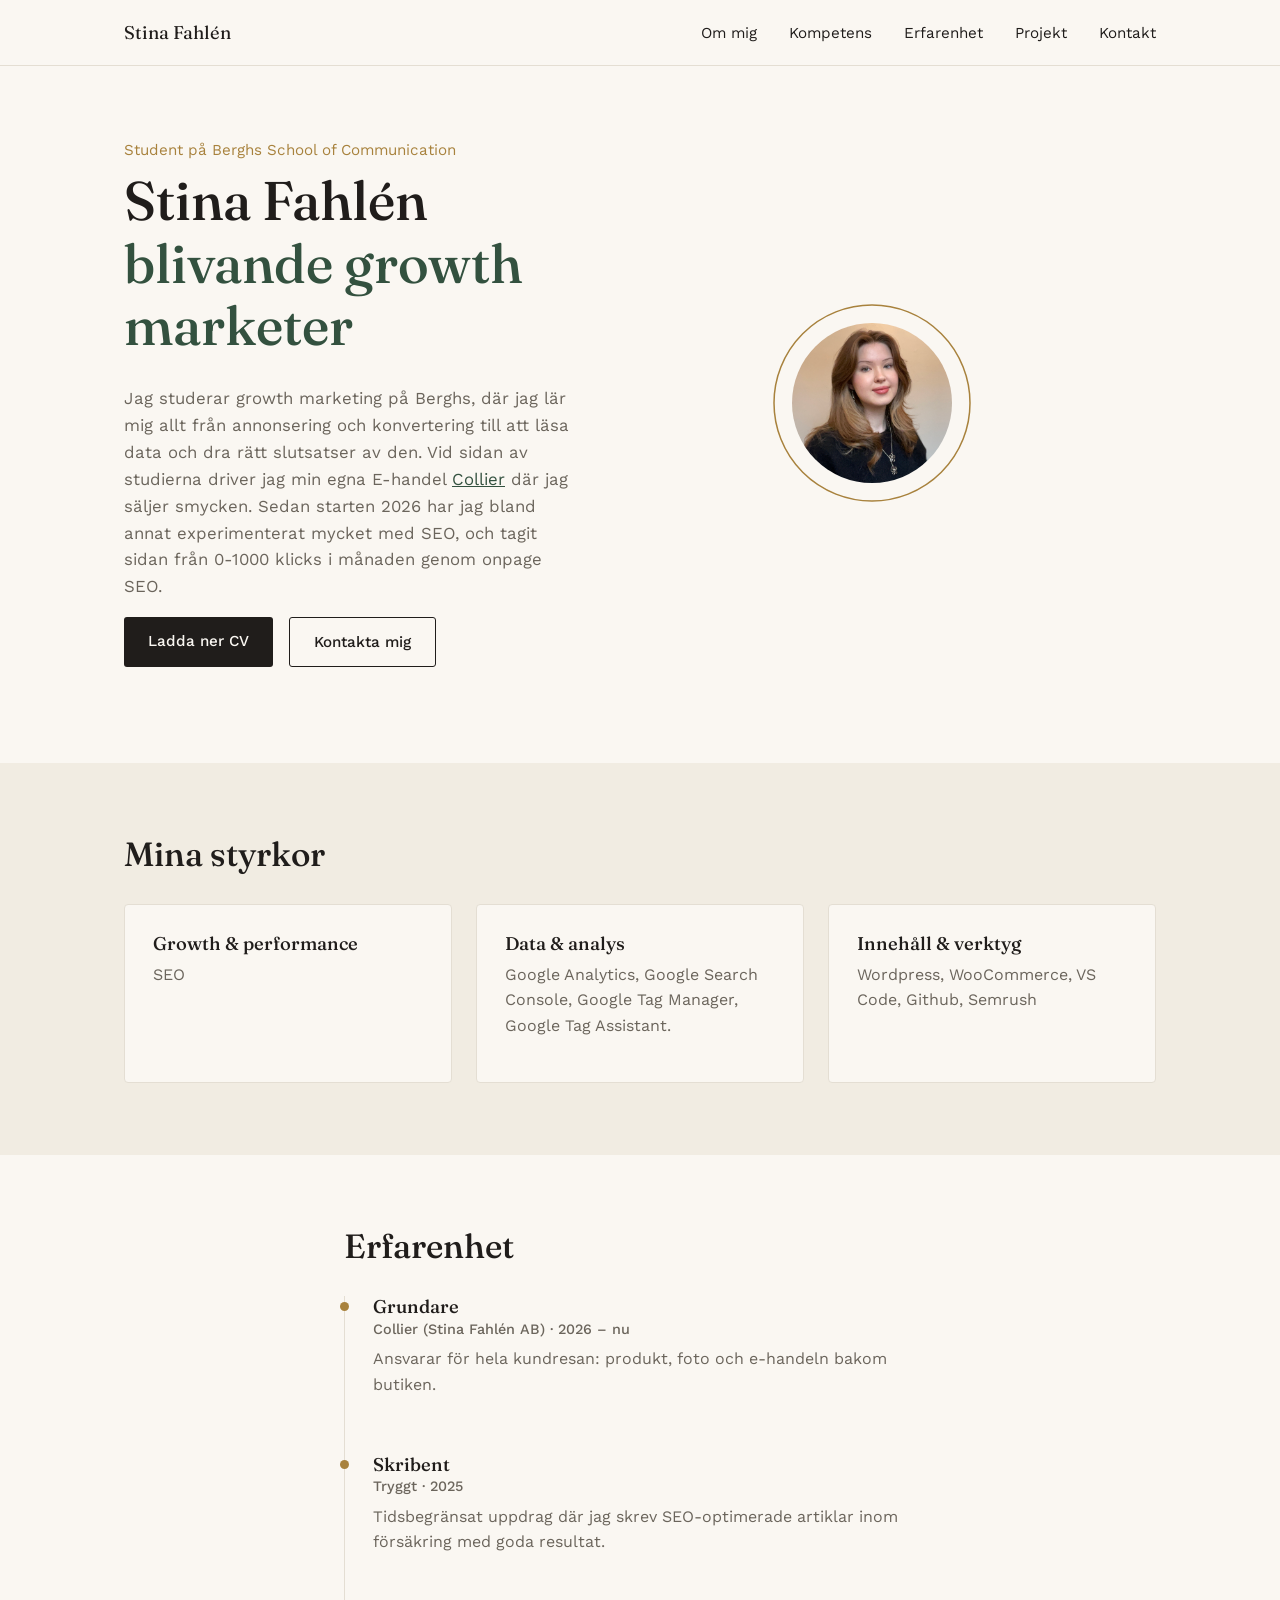
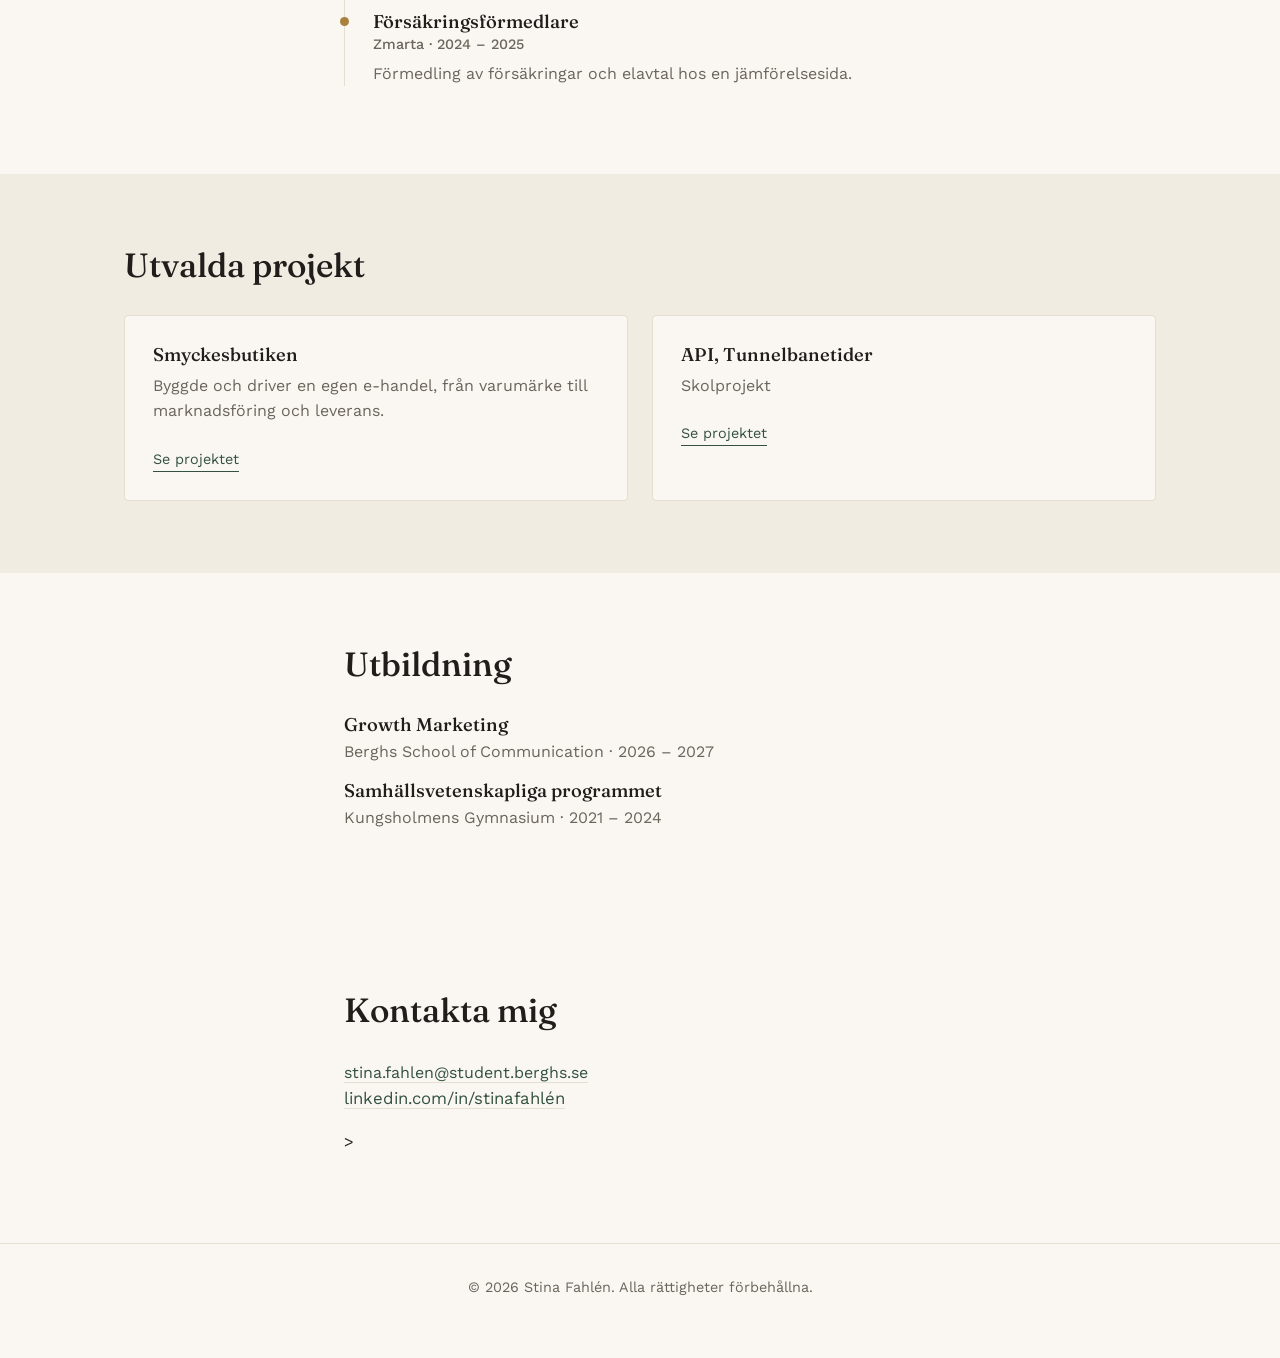
==== commit 641624e5: "ändrat länk" ====
--- a/index.html
+++ b/index.html
@@ -141,7 +141,7 @@
 
           <div class="card">
             <h3>Innehåll &amp; verktyg</h3>
-            <p>Wordpress, VS Code, Github, Semrush</p>
+            <p>Wordpress, WooCommerce, VS Code, Github, Semrush</p>
           </div>
         </div>
       </div>
@@ -201,7 +201,7 @@
           <div class="card">
             <h3>API, Tunnelbanetider</h3>
             <p>Skolprojekt</p>
-            <a href="https://stinafahlen-creator.github.io/stinafahlen.github.io/tunnelbana-api/tunnelbana-widget.html">Se projektet</a>
+            <a href="https://stinafahlen.github.io/stinafahlen.github.io/tunnelbana-api/tunnelbana-widget.html">Se projektet</a>
           </div>
         </div>
       </div>
